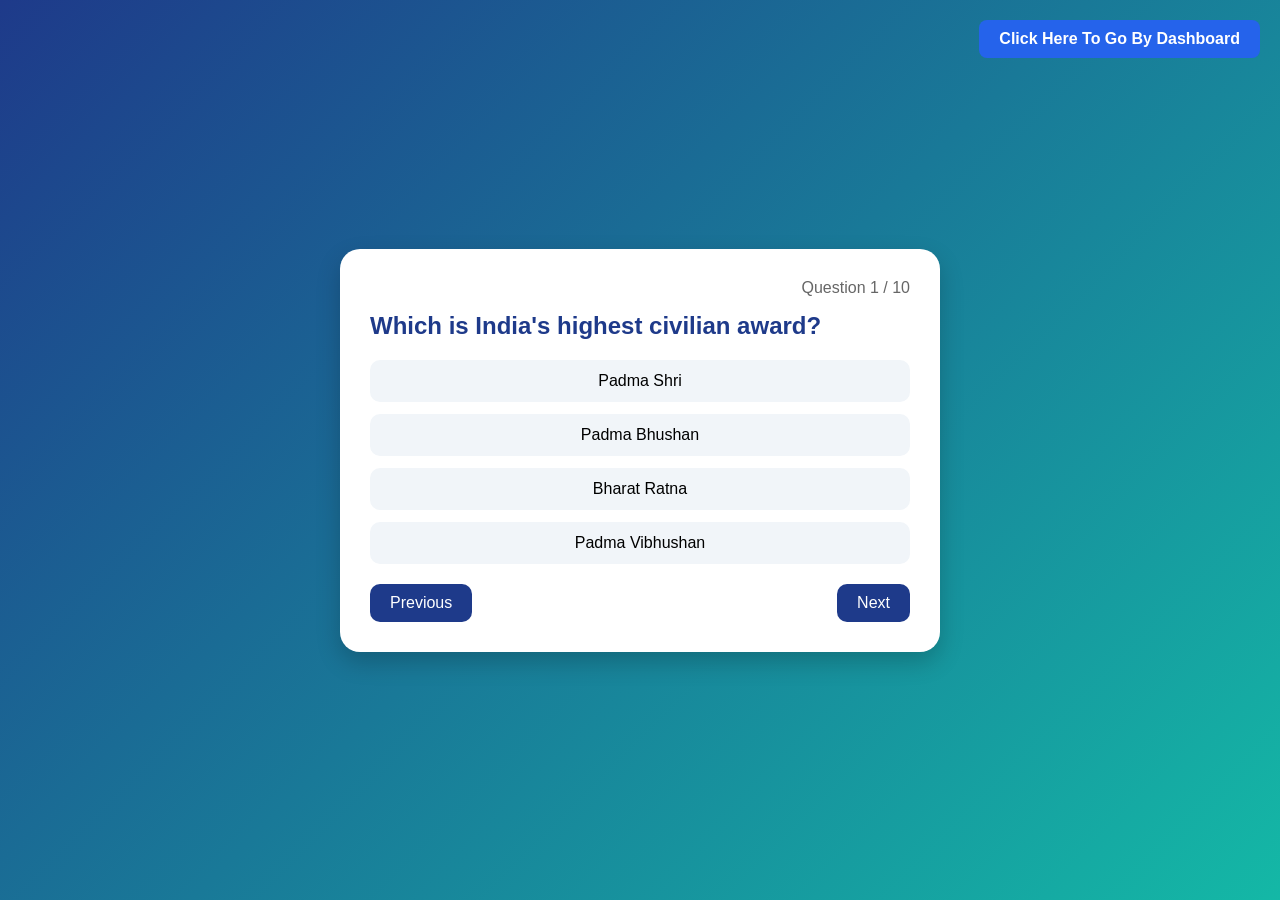
==== pages/awards-honors.html @ 456ee69b "awards anh honors file added" ====
<!DOCTYPE html>
<html lang="en">
<head>
    <meta charset="UTF-8">
    <meta name="viewport" content="width=device-width, initial-scale=1.0">
    <link rel="stylesheet" href="../css/current-affaires-quiz.css">
    <title>Document</title>
</head>
<body>
    <a href="../pages/dashboard.html" class="dashboard-btn">Click Here To Go By Dashboard</a>
    <div class="quiz-box">
        <div class="progress" id="progress"></div>
        <h2 id="question"></h2>
        <div id="options"></div>
        <p id="result"></p>
        <div class="buttons">
            <button class="btn" onclick="previousQuestion()">Previous</button>
            <button class="btn" onclick="nextQuestion()">Next</button>
        </div>
    </div>
    <script src="../js/awards-honors.js"></script>
</body>
</html>
---- css/current-affaires-quiz.css ----
* {
    margin: 0;
    padding: 0;
    box-sizing: border-box;
    font-family: Arial, sans-serif;
}

body {
    background: linear-gradient(135deg, #1e3a8a, #14b8a6);
    display: flex;
    justify-content: center;
    align-items: center;
    min-height: 100vh;
}

.quiz-box {
    width: 90%;
    max-width: 600px;
    background: #fff;
    padding: 30px;
    border-radius: 20px;
    box-shadow: 0 10px 25px rgba(0, 0, 0, 0.2);
}

h2 {
    color: #1e3a8a;
    margin-bottom: 20px;
}

.option {
    display: block;
    width: 100%;
    margin: 12px 0;
    padding: 12px;
    border: none;
    border-radius: 10px;
    background: #f1f5f9;
    cursor: pointer;
    font-size: 16px;
    transition: 0.3s;
}

.option:hover {
    background: #1e3a8a;
    color: white;
    transform: translateX(5px);
}

.correct {
    background: #28a745 !important;
    color: white;
}

.wrong {
    background: #dc3545 !important;
    color: white;
}

#result {
    margin-top: 15px;
    font-size: 18px;
    font-weight: bold;
    text-align: center;
}

.buttons {
    display: flex;
    justify-content: space-between;
    margin-top: 20px;
}

.btn {
    padding: 10px 20px;
    border: none;
    border-radius: 10px;
    background: #1e3a8a;
    color: white;
    cursor: pointer;
    font-size: 16px;
}

.btn:hover {
    background: #14296d;
}

.progress {
    text-align: right;
    color: #666;
    margin-bottom: 15px;
}

.dashboard-btn {
    position: fixed;
    top: 20px;
    right: 20px;
    padding: 10px 20px;
    background: #2563eb;
    color: white;
    text-decoration: none;
    font-weight: 600;
    border-radius: 8px;
    transition: 0.3s;
}

.dashboard-btn:hover {
    background: #1e40af;
    transform: translateY(-2px);
}
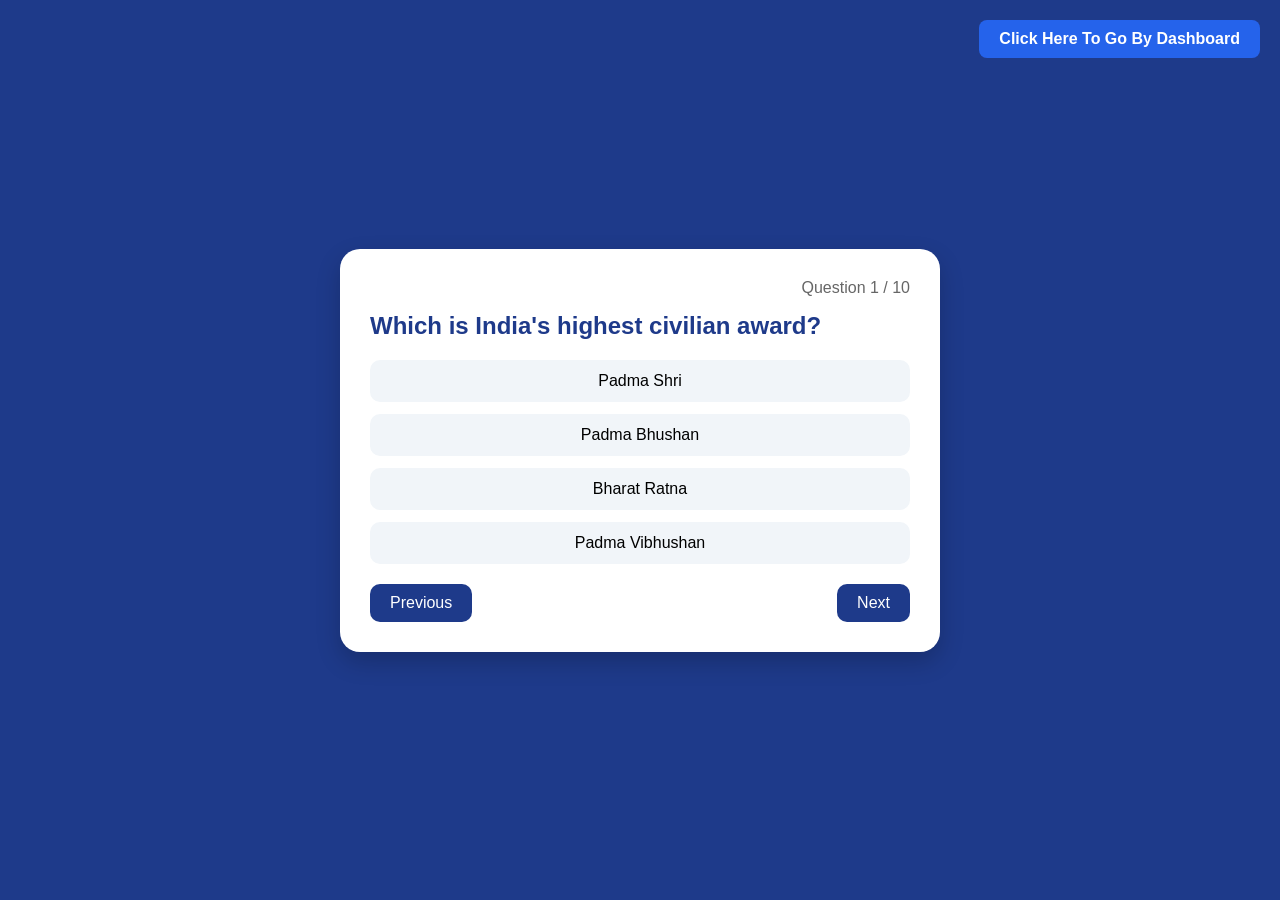
==== commit 91ba4f93: "Resolve conflict: keep navbar.css" ====
--- a/pages/awards-honors.html
+++ b/pages/awards-honors.html
@@ -1,11 +1,13 @@
 <!DOCTYPE html>
 <html lang="en">
+
 <head>
     <meta charset="UTF-8">
     <meta name="viewport" content="width=device-width, initial-scale=1.0">
     <link rel="stylesheet" href="../css/current-affaires-quiz.css">
     <title>Document</title>
 </head>
+
 <body>
     <a href="../pages/dashboard.html" class="dashboard-btn">Click Here To Go By Dashboard</a>
     <div class="quiz-box">
@@ -20,4 +22,5 @@
     </div>
     <script src="../js/awards-honors.js"></script>
 </body>
+
 </html>
--- a/css/current-affaires-quiz.css
+++ b/css/current-affaires-quiz.css
@@ -6,7 +6,7 @@
 }
 
 body {
-    background: linear-gradient(135deg, #1e3a8a, #14b8a6);
+    background:#1e3a8a;
     display: flex;
     justify-content: center;
     align-items: center;
